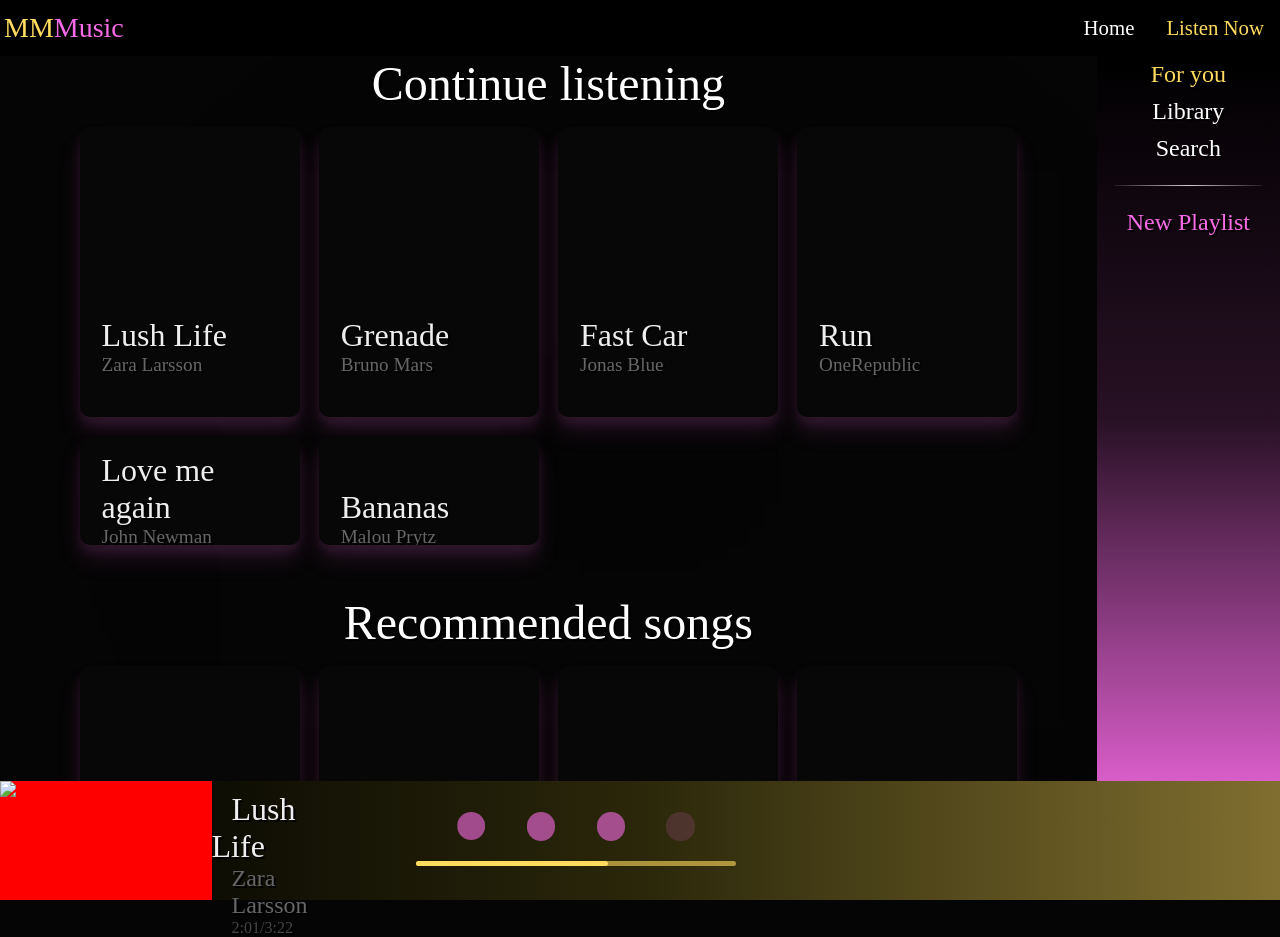
==== index.html @ ae9a1971 "Rename Listen.html to index.html" ====
<!DOCTYPE html>
<html>

<head>

    <meta property="og:type" content="website">
    <meta property="og:site_name" content="The official MMMusic website!">
    <meta property="og:title" content="MMMusic">
    <meta property="og:description" content="Welcome to the MMMusic website, the best place to listen your music!">
    <meta property="og:image" content="/Imagery/Logo/MMMusicLogo256.png">

    <meta name="viewport" content="width=device-width, initial-scale=1">

    <link href="/Universal.css" rel="stylesheet" type="text/css">
    <link href="/Listen.css" rel="stylesheet">
    <link href="/Overwrite.css" rel="stylesheet">

    <script src="/Listen.js" defer></script>
    <script src="/Flex.js"></script>

    <style>

    </style>

</head>

<body class="body">

    <nav class="navbar">

        <div class="BrandTitle">
            <span class="FreshFruit">MM</span><span class="GlossAndBloom">Music</span>
        </div>
        <a href="#" class="nav-toggle" id="navhamburger">
            <span class="nav-toggle-bar"></span>
            <span class="nav-toggle-bar"></span>
            <span class="nav-toggle-bar"></span>
            <span class="nav-toggle-bar"></span>
        </a>
        <div id="navbuttondiv" class="navbuttondiv">
            <ul>
                <li><a href="/" class="navbuttondivselected">
                        <span>Home</span>
                </a></li>
                <li><a href="/listen">
                    <span class="navbuttondivselected">Listen Now</span>
                </a></li>
            </ul>
        </div>

    </nav>

    <div class="content">

        <div class="rightbar">

            <!-- lorem ipsum is overrated -->
            <div class="rightbar-important">

                <button class="rightbar-important-button selected hovertransformpink">For you</button>
                <button class="rightbar-important-button hovertransformpink">Library</button>
                <button class="rightbar-important-button hovertransformpink">Search</button>

                <br>

                <div class="separatingline"></div>

                <br>

                <button class="rightbar-important-button textpink hovertransformyellow">New Playlist</button>

            </div>

        </div>

        <div class="listenpagecontent">
            <!-- <button id="testplay" class="swapbutton">Play</button> -->

            <!-- <div class="content"> -->

            <section class="contentgrid">

                <div class="rowholder">

                    <p class="listencardblocktitle">Continue listening</p>

                    <section class="cardsgrid">
                        <div class="listencard active playing">
                            <div class="listencardicon">
                                <img src="/Imagery/ckv/lushlife.jpg" width="100%" height="auto" alt="" class="roundedimage">
                            </div>
                            <p class="listencardname">Lush Life</p>
                            <p class="listencardartist" style="margin: -3px;">Zara Larsson</p>
                        </div>
                        <div class="listencard active">
                            <div class="listencardicon">
                                <img src="/Imagery/ckv/grenade.jpg" width="100%" height="auto" alt="" class="roundedimage">
                            </div>
                            <p class="listencardname">Grenade</p>
                            <p class="listencardartist" style="margin: -3px;">Bruno Mars</p>
                        </div>
                        <div class="listencard active">
                            <div class="listencardicon">
                                <img src="/Imagery/ckv/fastcar.jpg" width="100%" height="auto" alt="" class="roundedimage">
                            </div>
                            <p class="listencardname">Fast Car</p>
                            <p class="listencardartist" style="margin: -3px;">Jonas Blue</p>
                        </div>
                        <div class="listencard active">
                            <div class="listencardicon">
                                <img src="/Imagery/ckv/run.jpg" width="100%" height="auto" alt="" class="roundedimage">
                            </div>
                            <p class="listencardname">Run</p>
                            <p class="listencardartist" style="margin: -3px;">OneRepublic</p>
                        </div>
                        <div class="listencard active">
                            <div class="listencardicon">
                                <img src="/Imagery/ckv/lovemeagain.jpg" width="100%" height="auto" alt="" class="roundedimage">
                            </div>
                            <p class="listencardname">Love me again</p>
                            <p class="listencardartist" style="margin: -3px;">John Newman</p>
                        </div>
                        <div class="listencard active">
                            <div class="listencardicon">
                                <img src="/Imagery/ckv/bananas.jfif" width="100%" height="auto" alt="" class="roundedimage">
                            </div>
                            <p class="listencardname">Bananas</p>
                            <p class="listencardartist" style="margin: -3px;">Malou Prytz</p>
                        </div>
                    </section>
                    <br>

                </div>
                <div class="rowholder">

                    <p class="listencardblocktitle">Recommended songs</p>

                    <section class="cardsgrid">
                        <div class="listencard active">
                            <div class="listencardicon">
                                <img src="/Imagery/ckv/no.png" width="100%" height="auto" alt="" class="roundedimage">
                            </div>
                            <p class="listencardname">No</p>
                            <p class="listencardartist" style="margin: -3px;">Little Mix</p>
                        </div>
                        <div class="listencard active">
                            <div class="listencardicon">
                                <img src="/Imagery/ckv/cheating.jfif" width="100%" height="auto" alt="" class="roundedimage">
                            </div>
                            <p class="listencardname">Cheating</p>
                            <p class="listencardartist" style="margin: -3px;">John Newman</p>
                        </div>
                        <div class="listencard active">
                            <div class="listencardicon">
                                <img src="/Imagery/ckv/feels.jpg" width="100%" height="auto" alt="" class="roundedimage">
                            </div>
                            <p class="listencardname">Feels</p>
                            <p class="listencardartist" style="margin: -3px;">Calvin Harris</p>
                        </div>
                        <div class="listencard active">
                            <div class="listencardicon">
                                <img src="/Imagery/ckv/drive.jpg" width="100%" height="auto" alt="" class="roundedimage">
                            </div>
                            <p class="listencardname">Drive</p>
                            <p class="listencardartist" style="margin: -3px;">Clean Bandit</p>
                        </div>
                        <div class="listencard active">
                            <div class="listencardicon">
                                <img src="/Imagery/ckv/believer.jpg" width="100%" height="auto" alt="" class="roundedimage">
                            </div>
                            <p class="listencardname">Believer</p>
                            <p class="listencardartist" style="margin: -3px;">Imagine Dragons</p>
                        </div>
                        <div class="listencard active">
                            <div class="listencardicon">
                                <img src="/Imagery/ckv/treasure.jpg" width="100%" height="auto" alt="" class="roundedimage">
                            </div>
                            <p class="listencardname">Treasure</p>
                            <p class="listencardartist" style="margin: -3px;">Bruno Mars</p>
                        </div>
                    </section>

                </div>
                <div class="rowholder">

                    <p class="listencardblocktitle">Recommended artists</p>

                    <section class="cardsgrid">
                        <div class="listencard active">
                            <div class="listencardicon">
                                <img src="/Imagery/Logo/MMMusicLogo256.png" width="100%" height="auto" alt="" class="roundedimage">
                            </div>
                            <p class="listencardname" style="margin-top: 6%;">MMMusic</p>
                        </div>
                        <div class="listencard active">
                            <div class="listencardicon">
                                <img src="/Imagery/Logo/MMMusicLogo256.png" width="100%" height="auto" alt="" class="roundedimage">
                            </div>
                            <p class="listencardname" style="margin-top: 6%;">MMMusic</p>
                        </div>
                        <div class="listencard active">
                            <div class="listencardicon">
                                <img src="/Imagery/Logo/MMMusicLogo256.png" width="100%" height="auto" alt="" class="roundedimage">
                            </div>
                            <p class="listencardname" style="margin-top: 6%;">MMMusic</p>
                        </div>
                        <div class="listencard active">
                            <div class="listencardicon">
                                <img src="/Imagery/Logo/MMMusicLogo256.png" width="100%" height="auto" alt="" class="roundedimage">
                            </div>
                            <p class="listencardname" style="margin-top: 6%;">MMMusic</p>
                        </div>
                        <div class="listencard active">
                            <div class="listencardicon">
                                <img src="/Imagery/Logo/MMMusicLogo256.png" width="100%" height="auto" alt="" class="roundedimage">
                            </div>
                            <p class="listencardname" style="margin-top: 6%;">MMMusic</p>
                        </div>
                        <div class="listencard active">
                            <div class="listencardicon">
                                <img src="/Imagery/Logo/MMMusicLogo256.png" width="100%" height="auto" alt="" class="roundedimage">
                            </div>
                            <p class="listencardname" style="margin-top: 6%;">MMMusic</p>
                        </div>
                    </section>

                </div>
                <div class="rowholder">

                    <p class="listencardblocktitle">Custom playlists for you</p>

                    <section class="cardsgrid">
                        <div class="listencard active">
                            <div class="listencardicon">
                                <img src="/Imagery/Logo/MMMusicLogo256.png" width="100%" height="auto" alt="" class="roundedimage">
                            </div>
                            <p class="listencardname">MMMusic</p>
                            <p class="listencardartist" style="margin: -3px;">Artist</p>
                        </div>
                        <div class="listencard active">
                            <div class="listencardicon">
                                <img src="/Imagery/Logo/MMMusicLogo256.png" width="100%" height="auto" alt="" class="roundedimage">
                            </div>
                            <p class="listencardname">MMMusic</p>
                            <p class="listencardartist" style="margin: -3px;">Artist</p>
                        </div>
                        <div class="listencard active">
                            <div class="listencardicon">
                                <img src="/Imagery/Logo/MMMusicLogo256.png" width="100%" height="auto" alt="" class="roundedimage">
                            </div>
                            <p class="listencardname">MMMusic</p>
                            <p class="listencardartist" style="margin: -3px;">Artist</p>
                        </div>
                        <div class="listencard active">
                            <div class="listencardicon">
                                <img src="/Imagery/Logo/MMMusicLogo256.png" width="100%" height="auto" alt="" class="roundedimage">
                            </div>
                            <p class="listencardname">MMMusic</p>
                            <p class="listencardartist" style="margin: -3px;">Artist</p>
                        </div>
                        <div class="listencard active">
                            <div class="listencardicon">
                                <img src="/Imagery/Logo/MMMusicLogo256.png" width="100%" height="auto" alt="" class="roundedimage">
                            </div>
                            <p class="listencardname">MMMusic</p>
                            <p class="listencardartist" style="margin: -3px;">Artist</p>
                        </div>
                        <div class="listencard active">
                            <div class="listencardicon">
                                <img src="/Imagery/Logo/MMMusicLogo256.png" width="100%" height="auto" alt="" class="roundedimage">
                            </div>
                            <p class="listencardname">MMMusic</p>
                            <p class="listencardartist" style="margin: -3px;">Artist</p>
                        </div>
                    </section>

                </div>

            </section>

            <!-- </div> -->

        </div>

    </div>

    <div class="controller">        
        <!-- <h1>Lorem ipsum is overrated</h1> -->
        <div class="controller-info">
            <div class="controller-icon">
                <iframe src="https://youtube.com/embed/JaLJheoYfDM?rel=0&autoplay=1" width="100%" height="100%" class="controller-icon-content"></iframe>
                <img src="/Imagery/ckv/lushlife.jpg" class="controller-icon-content active">
            </div>
            <div class="controller-text">
                <!-- <p> -->
                    <div class="controller-text-title-div">
                        
                        <a class="controller-text-title" href="#">Lush Life</a><br>

                    </div>
                <!-- </p><br><br> -->
                <!-- <p> -->
                    <a class="controller-text-artist" href="#">Zara Larsson</a>
                    <p class="controller-text-length" style="padding: 0; margin: 0; margin-left: 20px;">2:01/3:22</p> 
                <!-- </p> -->
            </div>
        </div>

        <div class="controller-controls">
            
            <div class="controller-controls-parts">
                <!-- <div class="controller-controls-icon"></div> -->
                <div class="controller-controls-icon-skipback"></div>
                <div class="controller-controls-icon-play"></div>
                <div class="controller-controls-icon-skip"></div>
                <div class="controller-controls-icon-replay"></div>
            </div>
            
            <div class="controller-controls-parts">

                <div class="controller-controls-fillbar-back">
                    <div id="tofill" class="test-tofill"></div>
                </div>

            </div>
            
        </div>

        <div class="controller-extra">
            <div class="controller-extra-spacetaker"></div>
        </div>

    </div>

</body>

</html>
---- Universal.css ----
@font-face {

    font-family: FreshFruit;
    src: url('Fonts/Fresh_Fruit.ttf');
    font-weight: normal;
    font-style: normal;

}

@font-face {

    font-family: GlossAndBloom;
    src: url('Fonts/Gloss_And_Bloom.ttf');
    font-weight: normal;
    font-style: normal;

}

@font-face {

    font-family: Karla;
    src: url('Fonts/Karla-MediumItalic.ttf');
    font-weight: normal;
    font-style: normal

}



* {
    box-sizing: border-box;
    font-family: "Karla";
    text-shadow: 2px 2px #000;
}

.navbar {
    display: flex;
    justify-content: space-between;
    align-items: center;
    background-color: #000;
    color: #fff;
    height: fit-content;
}

.BrandTitle {
    font-size: 1.75rem;
    margin: .25rem;
}

.FreshFruit {
    font-family: "FreshFruit";
    color: #ffdc5e;
}

.freshfruitnocolour {
    font-family: "FreshFruit";
}

.GlossAndBloom {
    font-family: "GlossAndBloom";
    color: #f86be6;
}

.glossandbloomnocolour {
    font-family: "GlossAndBloom";
}

.navbuttondiv ul {
    margin: 0;
    padding: 0;
    display: flex;
}

.navbuttondiv li {
    list-style: none;
}

.navbuttondiv li a {
    text-decoration: none;
    color: #fff;
    font-size: 1.3rem;
    padding: 1rem;
    display: block;
}

.navbuttondiv li a:active, .navbuttondiv li a:focus {
    outline: 0px;
}

.navbuttondivselected {
    color: #ffdc5e;
}

.navbuttondiv li:hover {
    background-color: #222;
}

.nav-toggle {
    position: absolute;
    top: .75rem;
    right: 1rem;
    display: none;
    flex-direction: column;
    justify-content: space-between;
    width: 30px;
    height: 21px;
}

.nav-toggle-bar {
    height: 3px;
    width: 100%;
    background-color: #fff;
    border-radius: 8px;
}

.content-wrapper {
    height: 88%;
    margin-left: 5%;
    margin-right: 5%;
    width: 90%;
    align-items: center;
    justify-content: center;
    display: flex;
    /* background-color: #000; */
    /* opacity: .1; */
}

.selected {
    color: #ffdc5e;
}



@media (max-width: 700px) {
    .nav-toggle {
        display: flex;
    }

    .navbuttondiv {
        display: none;
        width: 100%;
    }

    .navbar {
        flex-direction: column;
        align-items: flex-start;
    }

    .navbuttondiv ul {
        width: 100%;
        flex-direction: column;
    }

    .navbuttondiv li {
        text-align: center;
    }

    .navbuttondiv li a {
        padding: .5rem 1rem;
    }

    .navbuttondiv.active {
        display: flex;
    }
}
---- Listen.css ----
body {
    margin: 0;
    padding: 0;
    background-color: #050505;
    /* background-image: url('Imagery/Logo/MMMusicLogo.png'); */
    backdrop-filter: blur(350px);
    background-repeat: no-repeat;
    background-size: 70%;
    background-position: 50%;
    height: 100vh;
    width: 100vw;
    font-family: "Karla";
    flex-direction: column;
    display: flex;

    overflow: hidden;
}


.pickprompt {
    width: 55%;
    height: 85%;
    display: flex;
    flex-direction: column;

    /* background-color: #fff;
    opacity: .3; */
}

.listenpick {
    clear: both;
    width: 100% - 34px;
    height: 80%;
    color: #ffdc5e;
    margin: 5% 17px 5% 17px;
    display: flex;
    float: center;
    flex-direction: column;
    border-radius: 15px;
    box-shadow: 3px 3px 18px 5px #ffdcae3d;

    background-color: rgba(0, 0, 0, 0);
    background-image: linear-gradient(180deg, #f86be6cd, #ffdcae6d);
}

.listenpicktitle {
    margin: 25px;
    font-size: 2rem;
    font-weight: normal;
    text-align: center;
    float: center;
    justify-content: center;
    display: flex;
}

.swapbutton {
    width: 80%;
    height: 5vw;
    color: #ffdc5e;
    text-shadow: 2px 2px #000;
    margin: 7px 17px 7px 17px;
    padding: 0px;
    font-family: "Karla";
    font-size: 2.5vw;
    align-items: center;
    justify-content: center;
    align-self: center;
    border: 0px;
    box-shadow: 3px 3px 18px 5px #f86be6ad;
    border-radius: 10px;
    display: flex;
    flex: 1;

    background-color: rgba(0, 0, 0, 0);
    background-image: linear-gradient(175deg, #f86be6dd, #f86be6bd);
}

.swapbutton:hover {
    color: #ffdcae;
    background-image: linear-gradient(175deg, #f86be6fd, #f86be6bd);
}

.swapbutton:hover,
.swapbutton:active,
.swapbutton:focus {
    outline: 0px;
}

.content {
    width: auto;
    height: auto;
    /* flex: 1 1 auto; */
    display: flex;
    flex-direction: row-reverse;
}

.rightbar {
    color: white;
    margin: 0;
    padding: 0;
    width: fit-content;
    height: auto;
    display: flex;

    background-color: rgb(0, 0, 0, 1);
    background-image: linear-gradient(180deg, rgba(0, 0, 0, 1), rgba(41, 17, 38, .97), rgba(248, 107, 230, 0.87));
}

.rightbar-important {
    height: 100%;
    width: 100;
    margin: 0px;
    display: flex;
    flex-direction: column;
}

.rightbar-important-button {
    width: fit-content;
    align-self: center;
    font-size: 1.5rem;
    white-space: nowrap;
    color: #fff;
    background: none;
    border: none;
    margin: 5px 30px 5px 30px;
    padding: 0;
    cursor: pointer;
}

.listenpagecontent {
    margin: 0;
    padding: 0;
    height: auto;
    overflow: auto;
    width: 100%;
    display: flex;
    flex-direction: column;
}

.separatingline {
    width: 80%;
    height: 0.15vh;
    display: flex;
    align-self: center;

    background-image: linear-gradient(90deg, rgba(255, 255, 255, .1), rgba(255, 255, 255, .8), rgba(255, 255, 255, .1));
}

.textpink {
    color: rgb(248, 107, 230);
}

.hovertransformpink {
    transition: color .4s linear;
}

.hovertransformpink:hover {
    color: rgb(248, 107, 230);
}

.hovertransformyellow {
    transition: color .4s linear;
}

.hovertransformyellow:hover {
    color: rgb(212, 179, 136);
}

.listencardblocktitle {
    color: #fff;
    width: auto;
    font-family: "Karla";
    font-size: 3rem;
    text-align: center;
    justify-content: center;
    padding: 0;
    margin: 0;
}

.cardsgrid {
    margin: 1rem;
    display: grid;
    justify-content: center;
    gap: 1.2rem;

    grid-template-columns: repeat(6, 1fr);
    grid-template-columns: repeat(auto-fit, minmax(120px, 220px));
    grid-template-rows: minmax(160px, 290px)
}

.contentgrid {
    margin: 1rem;
    display: grid;
    justify-content: center;
    gap: 1rem;
    overflow-y: auto;
    margin: 0;
    padding: 0;
    /* height: auto; */

    /* grid-template-rows: repeat(4, 1fr); */
    height: calc(100vh - 175px);
    grid-template-columns: 1fr;
}

.listencard {
    display: none;
    flex-direction: column;
    justify-content: flex-start;
    align-items: center;
    background: #070707;
    font-size: 3rem;
    color: #fff;
    box-shadow: rgba(248, 107, 230, 0.1) 0px 1rem 1.5rem, rgba(248, 107, 230, 0.1) 0px 0.5rem 0.75rem;
    height: 100%;
    width: 100%;
    border-radius: 10px;
    transition: all 500ms;
    overflow: hidden;

    background-size: cover;
    background-position: center;
    background-repeat: no-repeat;
    transition: box-shadow .6s linear;
}

.listencard:hover {
    box-shadow: rgba(212, 179, 136, 0.2) 0px 1.2rem 1.8rem, rgba(212, 179, 136, 0.2) 0px 0.6rem 0.9rem;
}

.listencard.active {
    display: flex;
}

.listencardicon {
    border-radius: 10px;
    margin-top: 6%;
    display: flex;
    height: 60%;
    width: 90%;
    /* align-self: center; */
    vertical-align: top;
    justify-content: center;
    overflow: hidden;
    /* background-color: #fff; */
}

.listencardname {
    width: 80%;
    display: flex;
    justify-content: flex-start;
    font-size: 2rem;
    padding: 0;
    margin: 3px;
    color: #eee;
}

.listencardartist {
    width: 80%;
    display: flex;
    justify-content: flex-start;
    font-size: 1.2rem;
    padding: 0;
    margin: 10px 0px 0px 0px;
    color: #666
}

.roundedimage {
    max-height: 150%;
    max-width: 150%;
    height: auto;
    width: auto;
    /* aspect-ratio: auto; */

    display: block;
    margin-left: auto;
    margin-right: auto;
    /* background-position: center;
    justify-self: center; */
    border-radius: 10px;
}

::-webkit-scrollbar-track {
    box-shadow: inset 0 0 5px rgba(248, 107, 230, .35);
    border-radius: 10px;
}

::-webkit-scrollbar {
    width: 4px;
}

::-webkit-scrollbar-thumb {
    background: rgba(248, 107, 230, .5);
    border-radius: 10px;
}

.controller {
    display: flex;
    justify-content: space-between;
    flex: 1 1 auto;
    /* height: 100px;
    width: auto; */
    background-color: #000;
    /* background-image: linear-gradient(90deg, rgba(0, 0, 0, 1), rgba(41, 17, 38, .97), rgba(248, 107, 230, 0.25)); */
    background-image: linear-gradient(90deg, rgba(0, 0, 0, 1), rgba(42, 39, 10), rgb(255, 220, 94, .5));
}

.controller-info {
    height: 100%;
    width: 25vw;
    /* background-color: #fff; */
    display: flex;
    flex-direction: row;
}

.controller-icon {
    display: flex;
    justify-self: left;
    height: 100%;
    width: auto;
    aspect-ratio: 1.77777;
    background-color: red;
}

.controller-icon-content {
    display: none;
    max-height: 100%;
    max-width: 100%;
    height: auto;
    width: auto;
}

.controller-icon-content.active {
    display: block;
}

.controller-text {
    display: flex;
    flex: 1 1 auto;
    /* height: auto;
    width: auto; */

    /* background-color: #000; */
    flex-direction: column;
    justify-content: flex-start;
}

.controller-text-title {
    /* justify-content: space-evenly; */
    justify-self: flex-start;
    color: #eee;
    text-decoration: none;
    font-size: 2rem;
    /* margin: 1vw; */
    margin-left: 20px;
    margin-top: 10px;
    margin-bottom: 0px;
}

.controller-text-title-div {
    /* justify-content: space-evenly; */
    justify-self: flex-start;
    color: #eee;
    text-decoration: none;
    font-size: 2rem;
    /* margin: 1vw; */
    /* margin-left: 20px; */
    margin-top: 10px;
    margin-bottom: 0px;
}


.controller-text-title:hover {
    text-decoration: dotted;
}

.controller-text-artist {
    justify-self: flex-start;
    color: #666;
    text-decoration: none;
    margin-left: 20px;
    margin-top: 0px;
    font-size: 1.5rem;
}

.controller-text-length {
    justify-self: flex-start;
    color: #444;
    text-decoration: none;
    margin-left: 20px;
    margin-top: 0px;
    font-size: 1rem;
}

.controller-controls {
    height: 100%;
    width: fit-content;
    display: flex;
    flex-direction: column;
    /* background-color: #666; */
}

.controller-controls-parts {
    height: 50%;
    width: 100%;
    display: flex;
    flex-direction: row;
    justify-content: space-evenly;
    align-items: flex-end;
    /* background-color: lightblue; */
}

.controller-controls-fillbar-back {
    margin: auto;
    margin-top: 20px;
    /* background-color: #333; */
    /* background-color: rgba(248, 107, 230, .6); */
    background-color: rgba(255, 220, 94, .6);
    border-radius: 8px;
    height: 5px;
    width: 25vw;
    display: flex;
}

.test-tofill {
    display: flex;
    /* background-color: #666; */
    /* background-color: rgba(248, 107, 230, 1); */
    background-color: rgba(255, 220, 94, 1);
    border-radius: 8px;
    height: 100%;
    width: 60%;
}

.controller-extra {
    height: 100%;
    width: fit-content;
    display: flex;
    flex-direction: column;
    /* background-color: #666; */
}

.controller-extra-spacetaker {
    width: 35vw;
}

.controller-controls-icon-play {
    display: flex;
    flex-direction: column;
    /* justify-content: center; */
    background-color: rgba(248, 107, 230, .6);
    border-radius: 50%;
    height: 2.2vw;
    width: 2.2vw;
    background-image: url('/Imagery/Icons/Play.png');
    background-position: 55%;
    background-size: 40%;
    background-repeat: no-repeat;
}

.controller-controls-icon-skip {
    display: flex;
    flex-direction: column;
    /* justify-content: center; */
    background-color: rgba(248, 107, 230, .6);
    border-radius: 50%;
    height: 2.2vw;
    width: 2.2vw;
    background-image: url('/Imagery/Icons/Skip.png');
    background-position: 55%;
    background-size: 40%;
    background-repeat: no-repeat;
}

.controller-controls-icon-skipback {
    display: flex;
    flex-direction: column;
    /* justify-content: center; */
    background-color: rgba(248, 107, 230, .6);
    border-radius: 50%;
    height: 2.2vw;
    width: 2.2vw;
    background-image: url('/Imagery/Icons/Skip.png');
    transform: scaleX(-1);
    background-position: 55%;
    background-size: 40%;
    background-repeat: no-repeat;
}

.controller-controls-icon-replay {
    display: flex;
    flex-direction: column;
    /* justify-content: center; */
    background-color: rgba(248, 107, 230, .6);
    border-radius: 50%;
    height: 2.2vw;
    width: 2.2vw;
    background-image: url('/Imagery/Icons/Repeat.png');
    opacity: .25;
    background-position: 55%;
    background-size: 40%;
    background-repeat: no-repeat;
    transition: opacity .25s ease-in-out;
}

.controller-controls-icon-replay.active {
    opacity: 1;
}

.controller-controls-icon-replayone {
    display: flex;
    flex-direction: column;
    /* justify-content: center; */
    background-color: rgba(248, 107, 230, .6);
    border-radius: 50%;
    height: 2.2vw;
    width: 2.2vw;
    background-image: url('/Imagery/Icons/RepeatOne.png');
    background-position: 55%;
    background-size: 40%;
    background-repeat: no-repeat;
}
---- Overwrite.css ----
.selected {
    color: #ffdc5e;
}
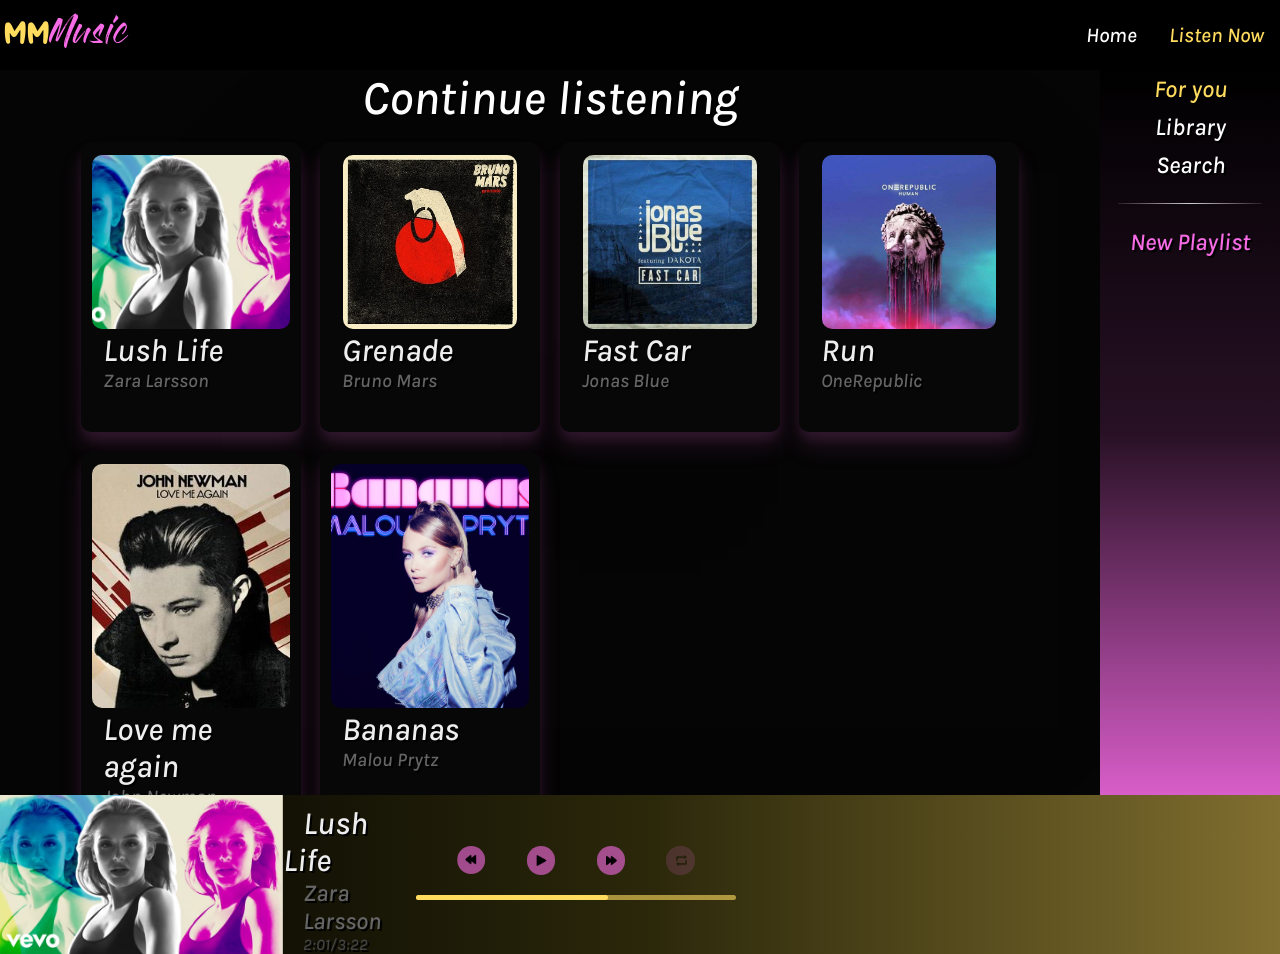
==== commit 11242de8: "Update index.html" ====
--- a/index.html
+++ b/index.html
@@ -11,12 +11,12 @@
 
     <meta name="viewport" content="width=device-width, initial-scale=1">
 
-    <link href="/Universal.css" rel="stylesheet" type="text/css">
-    <link href="/Listen.css" rel="stylesheet">
-    <link href="/Overwrite.css" rel="stylesheet">
-
-    <script src="/Listen.js" defer></script>
-    <script src="/Flex.js"></script>
+    <link href="Universal.css" rel="stylesheet" type="text/css">
+    <link href="Listen.css" rel="stylesheet">
+    <link href="Overwrite.css" rel="stylesheet">
+
+    <script src="Listen.js" defer></script>
+    <script src="Flex.js"></script>
 
     <style>
 
@@ -87,7 +87,7 @@
                     <section class="cardsgrid">
                         <div class="listencard active playing">
                             <div class="listencardicon">
-                                <img src="/Imagery/ckv/lushlife.jpg" width="100%" height="auto" alt="" class="roundedimage">
+                                <img src="Imagery/ckv/lushlife.jpg" width="100%" height="auto" alt="" class="roundedimage">
                             </div>
                             <p class="listencardname">Lush Life</p>
                             <p class="listencardartist" style="margin: -3px;">Zara Larsson</p>
@@ -288,7 +288,6 @@
         <!-- <h1>Lorem ipsum is overrated</h1> -->
         <div class="controller-info">
             <div class="controller-icon">
-                <iframe src="https://youtube.com/embed/JaLJheoYfDM?rel=0&autoplay=1" width="100%" height="100%" class="controller-icon-content"></iframe>
                 <img src="/Imagery/ckv/lushlife.jpg" class="controller-icon-content active">
             </div>
             <div class="controller-text">
